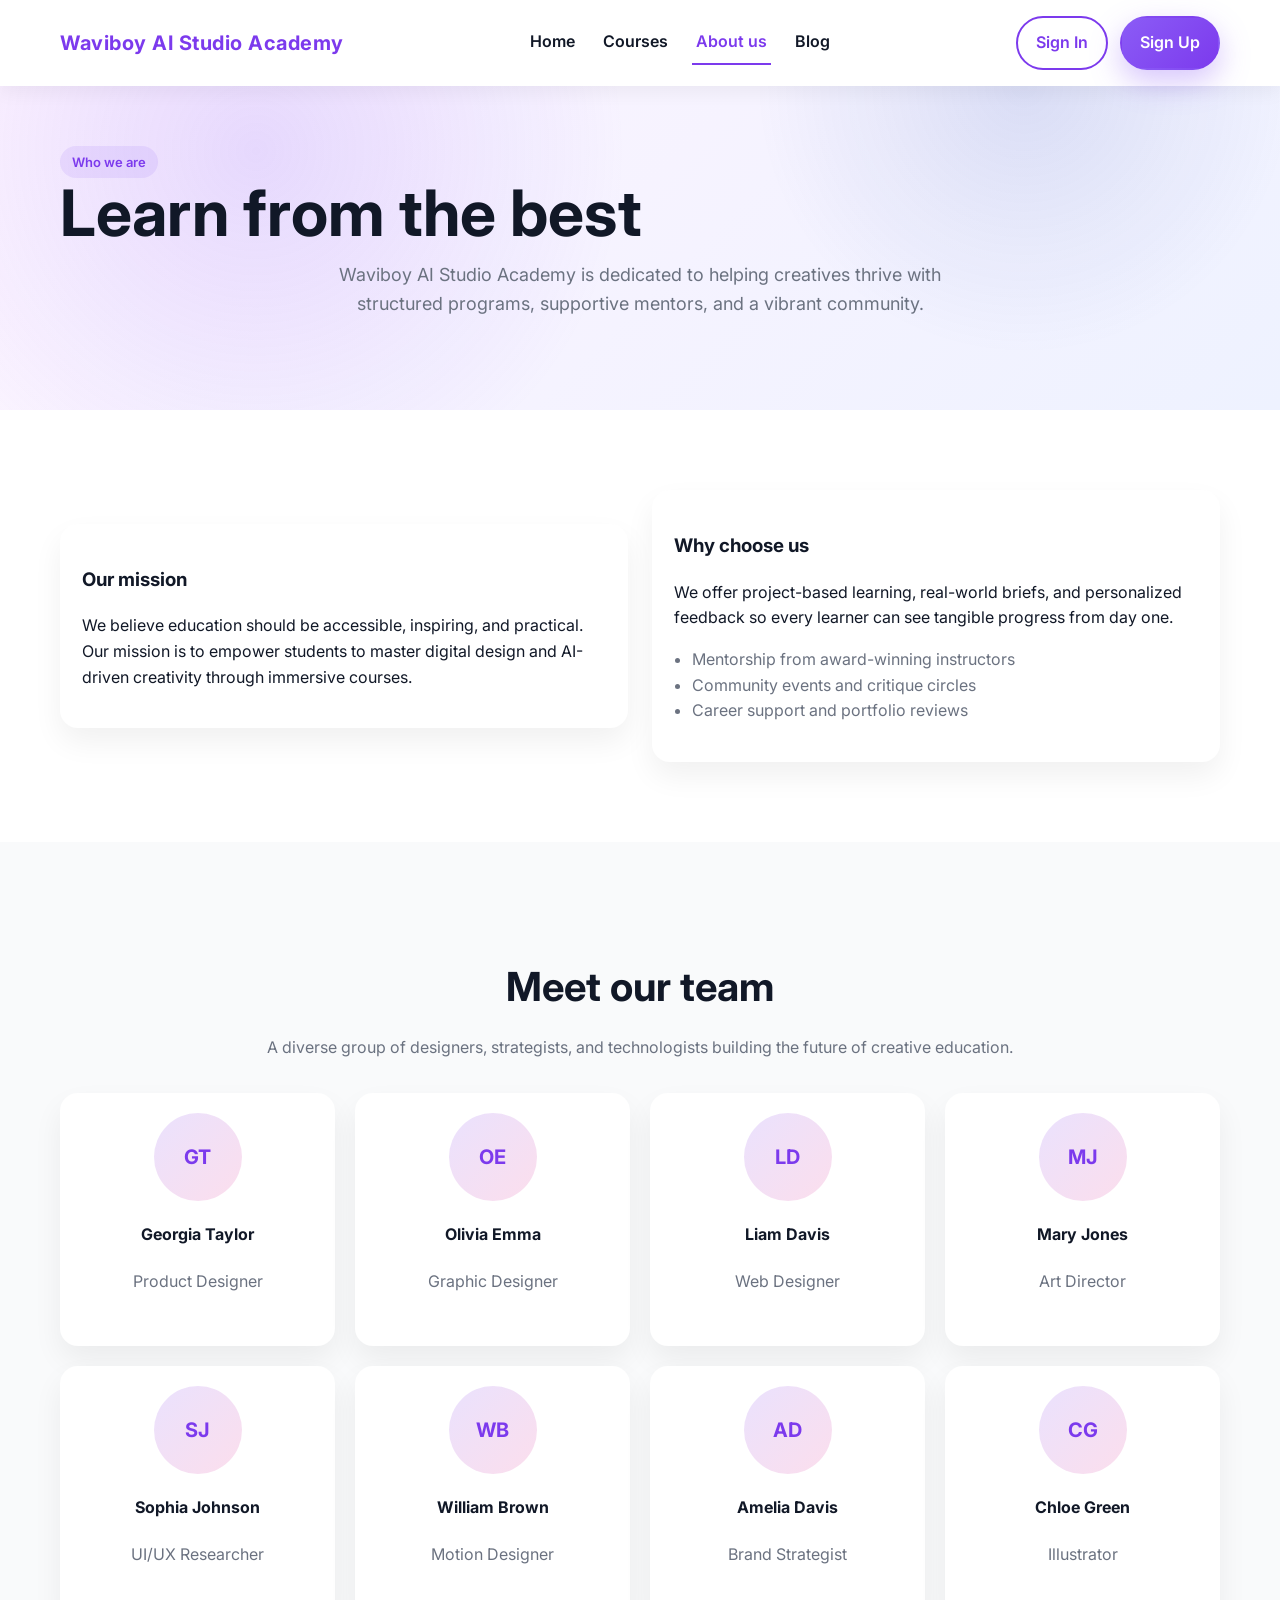
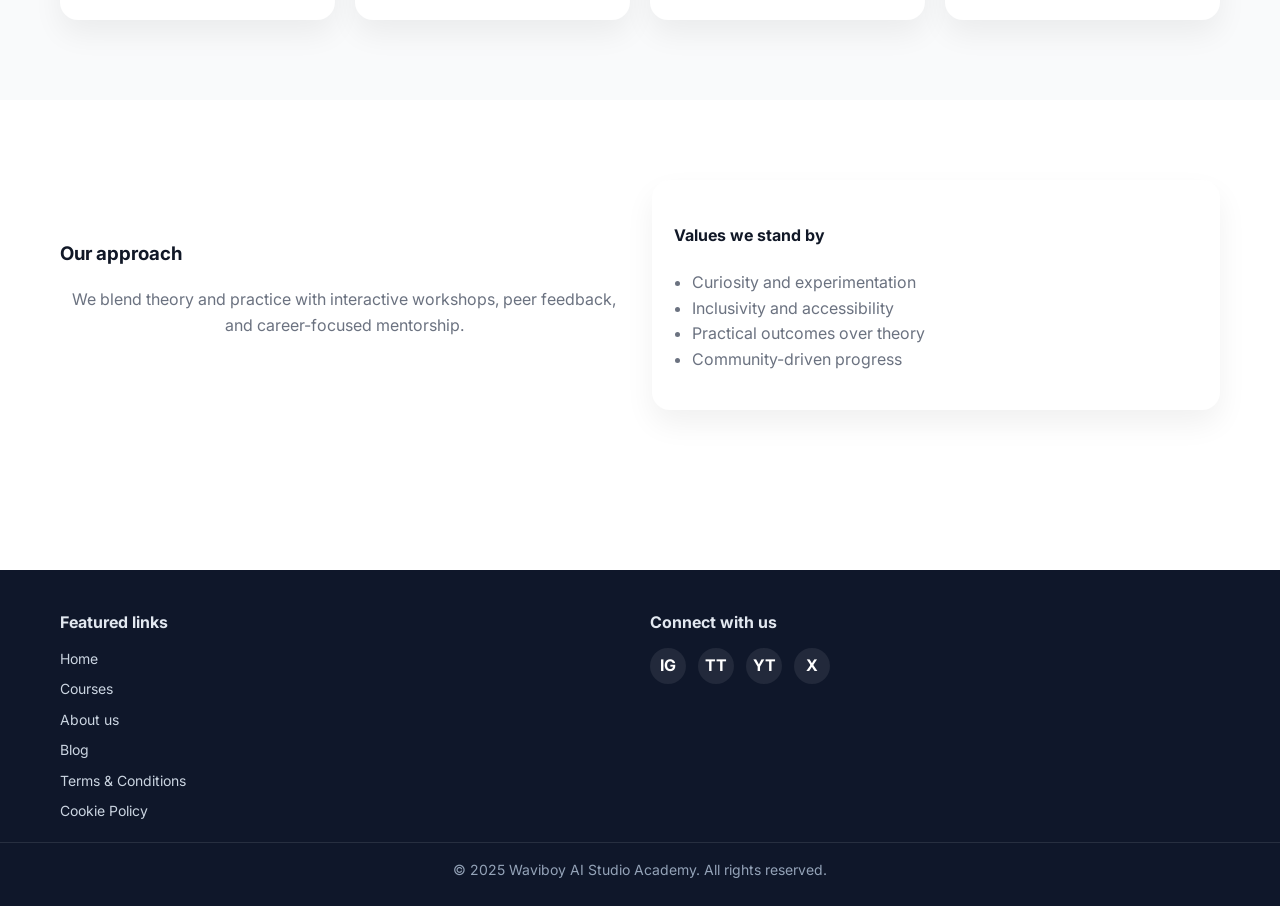
==== about.html @ 5b89d17f "Create static academy site" ====
<!doctype html>
<html lang="en">
<head>
  <meta charset="UTF-8" />
  <meta name="viewport" content="width=device-width, initial-scale=1.0" />
  <title>Waviboy AI Studio Academy | About</title>
  <link rel="stylesheet" href="assets/style.css" />
</head>
<body data-page="about">
  <header>
    <div class="navbar container">
      <a class="brand" href="index.html">Waviboy AI Studio Academy</a>
      <button class="mobile-toggle" aria-label="Toggle navigation">☰</button>
      <nav>
        <a href="index.html" data-page="home">Home</a>
        <a href="courses.html" data-page="courses">Courses</a>
        <a href="about.html" data-page="about">About us</a>
        <a href="blog.html" data-page="blog">Blog</a>
      </nav>
      <div class="nav-actions">
        <a class="button button-outline" data-open-modal="login-modal">Sign In</a>
        <a class="button button-primary" data-open-modal="signup-modal">Sign Up</a>
      </div>
    </div>
  </header>

  <main>
    <section class="section hero" style="min-height:auto; padding:60px 0;">
      <div class="container">
        <div class="badge">Who we are</div>
        <h1>Learn from the best</h1>
        <p class="section-subtitle">Waviboy AI Studio Academy is dedicated to helping creatives thrive with structured programs, supportive mentors, and a vibrant community.</p>
      </div>
    </section>

    <section class="section">
      <div class="container split">
        <div class="card">
          <h3>Our mission</h3>
          <p>We believe education should be accessible, inspiring, and practical. Our mission is to empower students to master digital design and AI-driven creativity through immersive courses.</p>
        </div>
        <div class="card">
          <h3>Why choose us</h3>
          <p>We offer project-based learning, real-world briefs, and personalized feedback so every learner can see tangible progress from day one.</p>
          <ul class="list">
            <li>Mentorship from award-winning instructors</li>
            <li>Community events and critique circles</li>
            <li>Career support and portfolio reviews</li>
          </ul>
        </div>
      </div>
    </section>

    <section class="section alt">
      <div class="container">
        <h2 class="section-title">Meet our team</h2>
        <p class="section-subtitle">A diverse group of designers, strategists, and technologists building the future of creative education.</p>
        <div class="team-grid">
          <div class="card team-card"><div class="avatar">GT</div><h4>Georgia Taylor</h4><p class="section-subtitle">Product Designer</p></div>
          <div class="card team-card"><div class="avatar">OE</div><h4>Olivia Emma</h4><p class="section-subtitle">Graphic Designer</p></div>
          <div class="card team-card"><div class="avatar">LD</div><h4>Liam Davis</h4><p class="section-subtitle">Web Designer</p></div>
          <div class="card team-card"><div class="avatar">MJ</div><h4>Mary Jones</h4><p class="section-subtitle">Art Director</p></div>
          <div class="card team-card"><div class="avatar">SJ</div><h4>Sophia Johnson</h4><p class="section-subtitle">UI/UX Researcher</p></div>
          <div class="card team-card"><div class="avatar">WB</div><h4>William Brown</h4><p class="section-subtitle">Motion Designer</p></div>
          <div class="card team-card"><div class="avatar">AD</div><h4>Amelia Davis</h4><p class="section-subtitle">Brand Strategist</p></div>
          <div class="card team-card"><div class="avatar">CG</div><h4>Chloe Green</h4><p class="section-subtitle">Illustrator</p></div>
        </div>
      </div>
    </section>

    <section class="section">
      <div class="container split">
        <div>
          <h3>Our approach</h3>
          <p class="section-subtitle">We blend theory and practice with interactive workshops, peer feedback, and career-focused mentorship.</p>
        </div>
        <div class="card">
          <h4>Values we stand by</h4>
          <ul class="list">
            <li>Curiosity and experimentation</li>
            <li>Inclusivity and accessibility</li>
            <li>Practical outcomes over theory</li>
            <li>Community-driven progress</li>
          </ul>
        </div>
      </div>
    </section>
  </main>

  <div class="overlay">
    <div class="modal hidden" id="login-modal" role="dialog" aria-modal="true">
      <button class="close" data-close-modal>&times;</button>
      <h3>Sign In</h3>
      <p>Login or sign up to start learning.</p>
      <form id="login-form">
        <input type="email" name="email" placeholder="Email" required />
        <input type="password" name="password" placeholder="Password" required />
        <div class="form-row" style="justify-content: space-between; align-items:center;">
          <label class="checkbox-row">
            <input type="checkbox" name="remember" />
            <span>Keep me signed in</span>
          </label>
          <a href="#" data-open-modal="forgot-modal">Forgot your password?</a>
        </div>
        <button class="button button-primary" type="submit">Login</button>
        <p class="section-subtitle">Create a new account for free? <a href="#" data-open-modal="signup-modal">Sign Up</a></p>
        <div class="alert"></div>
      </form>
    </div>

    <div class="modal hidden" id="signup-modal" role="dialog" aria-modal="true">
      <button class="close" data-close-modal>&times;</button>
      <h3>Create your account</h3>
      <p>Start your learning journey with our community.</p>
      <form id="signup-form">
        <div class="form-grid">
          <input type="text" name="firstName" placeholder="First name*" required />
          <input type="text" name="lastName" placeholder="Last name*" required />
          <input type="email" name="email" placeholder="Email*" required />
          <input type="password" name="password" placeholder="Password*" required />
          <input type="tel" name="phone" placeholder="Phone number" />
          <input type="text" name="address" placeholder="Address" />
          <select name="country">
            <option value="">Country</option>
            <option>United States</option>
            <option>United Kingdom</option>
            <option>Canada</option>
            <option>Germany</option>
            <option>Australia</option>
          </select>
          <select name="companySize">
            <option value="">Company size</option>
            <option>1-10</option>
            <option>11-25</option>
            <option>26-50</option>
            <option>51-200</option>
            <option>200+</option>
          </select>
          <select name="profession">
            <option value="">Profession</option>
            <option>Designer</option>
            <option>Engineer</option>
            <option>Product Manager</option>
            <option>Student</option>
            <option>Other</option>
          </select>
          <input type="url" name="website" placeholder="Website" />
          <input type="text" name="university" placeholder="University" />
          <input type="text" name="graduation" placeholder="Graduation year" />
        </div>
        <label class="checkbox-row">
          <input type="checkbox" name="terms" />
          <span>I accept the <a href="terms.html">Terms &amp; Conditions</a>*</span>
        </label>
        <label class="checkbox-row">
          <input type="checkbox" name="newsletter" />
          <span>I would like to receive news, tips and promotional material</span>
        </label>
        <button class="button button-primary" type="submit">Start your learning journey</button>
        <p class="section-subtitle">Already have an account? <a href="#" data-open-modal="login-modal">Sign in</a></p>
        <div class="alert"></div>
      </form>
    </div>

    <div class="modal hidden" id="forgot-modal" role="dialog" aria-modal="true">
      <button class="close" data-close-modal>&times;</button>
      <h3>Reset your password</h3>
      <p>Enter your email to receive a reset link.</p>
      <form id="forgot-form">
        <input type="email" name="email" placeholder="Email" required />
        <button class="button button-primary" type="submit">Send reset link</button>
        <div class="alert"></div>
      </form>
    </div>
  </div>

  <footer>
    <div class="container footer-top">
      <div class="footer-col">
        <h4>Featured links</h4>
        <div class="footer-links">
          <a href="index.html">Home</a>
          <a href="courses.html">Courses</a>
          <a href="about.html">About us</a>
          <a href="blog.html">Blog</a>
          <a href="terms.html">Terms &amp; Conditions</a>
          <a href="cookie-policy.html">Cookie Policy</a>
        </div>
      </div>
      <div class="footer-col">
        <h4>Connect with us</h4>
        <div class="social">
          <a href="#" aria-label="Instagram">IG</a>
          <a href="#" aria-label="TikTok">TT</a>
          <a href="#" aria-label="YouTube">YT</a>
          <a href="#" aria-label="Twitter">X</a>
        </div>
      </div>
    </div>
    <div class="footer-bottom">© 2025 Waviboy AI Studio Academy. All rights reserved.</div>
  </footer>

  <script src="assets/script.js"></script>
</body>
</html>
---- assets/style.css ----
@import url('https://fonts.googleapis.com/css2?family=Inter:wght@400;500;600;700&display=swap');

:root {
  --accent: #8b5cf6;
  --accent-strong: #7c3aed;
  --secondary: #1e40af;
  --background: #ffffff;
  --muted: #f9fafb;
  --text: #111827;
  --text-muted: #6b7280;
  --success: #22c55e;
  --danger: #ef4444;
}

* {
  box-sizing: border-box;
}

body {
  margin: 0;
  font-family: 'Inter', system-ui, -apple-system, BlinkMacSystemFont, 'Segoe UI', sans-serif;
  color: var(--text);
  background: var(--background);
  line-height: 1.6;
}

img {
  max-width: 100%;
  display: block;
}

a {
  color: inherit;
  text-decoration: none;
}

.hidden {
  display: none !important;
}

.container {
  width: 100%;
  max-width: 1200px;
  margin: 0 auto;
  padding: 0 20px;
}

header {
  position: sticky;
  top: 0;
  z-index: 50;
  background: rgba(255, 255, 255, 0.9);
  backdrop-filter: blur(12px);
  box-shadow: 0 6px 18px rgba(0, 0, 0, 0.05);
}

.navbar {
  display: flex;
  align-items: center;
  justify-content: space-between;
  padding: 16px 20px;
}

.brand {
  font-weight: 700;
  font-size: 20px;
  color: var(--accent-strong);
  letter-spacing: 0.5px;
}

nav {
  display: flex;
  align-items: center;
  gap: 20px;
}

nav a {
  font-weight: 600;
  color: var(--text);
  padding: 8px 4px;
  border-bottom: 2px solid transparent;
  transition: color 0.2s ease, border-color 0.2s ease;
}

nav a:hover,
nav a.active {
  color: var(--accent-strong);
  border-color: var(--accent-strong);
}

.nav-actions {
  display: flex;
  align-items: center;
  gap: 12px;
}

.button {
  display: inline-flex;
  align-items: center;
  justify-content: center;
  padding: 12px 18px;
  font-weight: 600;
  border-radius: 999px;
  border: 2px solid transparent;
  cursor: pointer;
  transition: transform 0.2s ease, box-shadow 0.2s ease, background 0.2s ease, color 0.2s ease;
}

.button-primary {
  background: linear-gradient(135deg, var(--accent), var(--accent-strong));
  color: #fff;
  box-shadow: 0 12px 30px rgba(139, 92, 246, 0.35);
}

.button-primary:hover {
  transform: translateY(-2px);
  box-shadow: 0 16px 35px rgba(139, 92, 246, 0.4);
}

.button-outline {
  color: var(--accent-strong);
  border-color: var(--accent-strong);
  background: transparent;
}

.button-outline:hover {
  background: rgba(139, 92, 246, 0.08);
}

.hero {
  position: relative;
  overflow: hidden;
  background: radial-gradient(circle at 20% 20%, rgba(139, 92, 246, 0.18), transparent 35%),
    radial-gradient(circle at 80% 0%, rgba(30, 64, 175, 0.12), transparent 25%),
    linear-gradient(135deg, #fdf4ff, #eef2ff);
}

.hero-inner {
  min-height: 90vh;
  display: grid;
  align-items: center;
  padding: 80px 0 60px;
}

.hero h1 {
  font-size: clamp(38px, 6vw, 64px);
  margin: 0 0 12px;
  line-height: 1.1;
}

.hero p {
  font-size: 18px;
  color: var(--text-muted);
  max-width: 640px;
}

.hero-buttons {
  display: flex;
  flex-wrap: wrap;
  gap: 12px;
  margin-top: 24px;
}

.section {
  padding: 80px 0;
}

.section-title {
  font-size: clamp(28px, 4vw, 40px);
  margin-bottom: 16px;
  text-align: center;
}

.section-subtitle {
  color: var(--text-muted);
  text-align: center;
  max-width: 760px;
  margin: 0 auto 32px;
}

.card-grid {
  display: grid;
  gap: 20px;
}

.card {
  background: #fff;
  border-radius: 18px;
  padding: 22px;
  box-shadow: 0 14px 30px rgba(0, 0, 0, 0.06);
  transition: transform 0.2s ease, box-shadow 0.2s ease;
}

.card:hover {
  transform: translateY(-4px);
  box-shadow: 0 18px 38px rgba(0, 0, 0, 0.08);
}

.team-grid {
  display: grid;
  grid-template-columns: repeat(auto-fit, minmax(220px, 1fr));
  gap: 20px;
}

.team-card {
  text-align: center;
  padding: 20px;
}

.avatar {
  width: 88px;
  height: 88px;
  border-radius: 50%;
  background: linear-gradient(135deg, rgba(139, 92, 246, 0.18), rgba(236, 72, 153, 0.18));
  display: grid;
  place-items: center;
  color: var(--accent-strong);
  font-weight: 700;
  font-size: 20px;
  margin: 0 auto 14px;
}

.feature-grid {
  display: grid;
  grid-template-columns: repeat(auto-fit, minmax(220px, 1fr));
  gap: 18px;
}

.feature {
  background: var(--muted);
  padding: 20px;
  border-radius: 16px;
  text-align: center;
}

.feature h4 {
  margin: 12px 0 8px;
}

.community {
  background: linear-gradient(135deg, #312e81, #5b21b6);
  color: #fff;
  border-radius: 24px;
  padding: 56px 36px;
  text-align: center;
  position: relative;
  overflow: hidden;
}

.community::after {
  content: '';
  position: absolute;
  inset: 0;
  background: radial-gradient(circle at 20% 20%, rgba(255, 255, 255, 0.08), transparent 32%),
    radial-gradient(circle at 80% 0%, rgba(255, 255, 255, 0.08), transparent 24%);
  pointer-events: none;
}

.community .eyebrow {
  letter-spacing: 2px;
  font-weight: 700;
  font-size: 12px;
  margin-bottom: 10px;
  color: #c7d2fe;
}

.testimonials {
  display: grid;
  grid-template-columns: repeat(auto-fit, minmax(240px, 1fr));
  gap: 18px;
}

.testimonial {
  background: #fff;
  border: 1px solid #eef2ff;
  border-radius: 16px;
  padding: 20px;
}

.testimonial h4 {
  margin: 0 0 10px;
  color: var(--accent-strong);
}

.testimonial p {
  color: var(--text-muted);
}

.faq-item {
  border: 1px solid #e5e7eb;
  border-radius: 14px;
  overflow: hidden;
  background: #fff;
}

.faq-question {
  width: 100%;
  padding: 16px 20px;
  background: #fff;
  border: none;
  text-align: left;
  font-weight: 600;
  font-size: 16px;
  cursor: pointer;
  display: flex;
  align-items: center;
  justify-content: space-between;
}

.faq-answer {
  padding: 0 20px 16px;
  color: var(--text-muted);
  display: none;
}

.faq-item.active .faq-answer {
  display: block;
}

.newsletter {
  background: var(--muted);
  border-radius: 20px;
  padding: 32px;
}

.form-row {
  display: flex;
  gap: 12px;
  flex-wrap: wrap;
  margin-bottom: 12px;
}

input, select, textarea {
  width: 100%;
  padding: 12px;
  border-radius: 12px;
  border: 1px solid #e5e7eb;
  font-size: 15px;
  font-family: inherit;
}

input:focus, select:focus, textarea:focus {
  outline: 2px solid rgba(139, 92, 246, 0.35);
  border-color: var(--accent-strong);
}

.checkbox-row {
  display: flex;
  align-items: center;
  gap: 8px;
  font-size: 14px;
  color: var(--text-muted);
}

footer {
  background: #0f172a;
  color: #e2e8f0;
  padding: 40px 0 24px;
  margin-top: 80px;
}

.footer-top {
  display: grid;
  grid-template-columns: repeat(auto-fit, minmax(220px, 1fr));
  gap: 20px;
  margin-bottom: 20px;
}

.footer-col h4 {
  margin: 0 0 12px;
  font-size: 16px;
}

.footer-links {
  display: grid;
  gap: 8px;
}

.footer-links a {
  color: #cbd5e1;
  font-size: 14px;
}

.social {
  display: flex;
  gap: 12px;
}

.social a {
  width: 36px;
  height: 36px;
  border-radius: 50%;
  background: rgba(255, 255, 255, 0.08);
  display: grid;
  place-items: center;
  color: #fff;
  font-weight: 700;
}

.footer-bottom {
  border-top: 1px solid rgba(255, 255, 255, 0.1);
  padding-top: 16px;
  text-align: center;
  color: #94a3b8;
  font-size: 14px;
}

.section.alt {
  background: var(--muted);
}

.split {
  display: grid;
  gap: 24px;
  grid-template-columns: repeat(auto-fit, minmax(280px, 1fr));
  align-items: center;
}

.list {
  padding-left: 18px;
  color: var(--text-muted);
}

.badge {
  display: inline-flex;
  align-items: center;
  gap: 8px;
  background: rgba(139, 92, 246, 0.12);
  color: var(--accent-strong);
  padding: 6px 12px;
  border-radius: 999px;
  font-weight: 600;
  font-size: 13px;
}

.courses-grid {
  display: grid;
  grid-template-columns: repeat(auto-fit, minmax(260px, 1fr));
  gap: 18px;
}

.course-card {
  border: 1px solid #e5e7eb;
  border-radius: 18px;
  padding: 20px;
  background: #fff;
}

.price {
  display: flex;
  gap: 8px;
  align-items: baseline;
  margin: 12px 0;
}

.price .old {
  text-decoration: line-through;
  color: #9ca3af;
}

.mobile-toggle {
  display: none;
  background: transparent;
  border: none;
  font-size: 22px;
  cursor: pointer;
}

.overlay {
  position: fixed;
  inset: 0;
  background: rgba(15, 23, 42, 0.65);
  display: none;
  align-items: center;
  justify-content: center;
  padding: 20px;
  z-index: 60;
}

.overlay.show {
  display: flex;
}

.modal {
  background: #fff;
  border-radius: 18px;
  padding: 20px;
  width: min(520px, 100%);
  max-height: 90vh;
  overflow: auto;
  position: relative;
}

.modal h3 {
  margin-top: 0;
  margin-bottom: 12px;
}

.modal .close {
  position: absolute;
  top: 12px;
  right: 12px;
  background: transparent;
  border: none;
  font-size: 18px;
  cursor: pointer;
}

.form-grid {
  display: grid;
  grid-template-columns: repeat(auto-fit, minmax(220px, 1fr));
  gap: 12px;
}

.alert {
  margin-top: 10px;
  font-size: 14px;
}

.alert.success {
  color: var(--success);
}

.alert.error {
  color: var(--danger);
}

@media (max-width: 900px) {
  nav {
    position: absolute;
    top: 70px;
    right: 20px;
    background: #fff;
    border-radius: 12px;
    box-shadow: 0 12px 24px rgba(0, 0, 0, 0.08);
    padding: 12px 16px;
    flex-direction: column;
    gap: 10px;
    min-width: 200px;
    display: none;
  }

  nav.show {
    display: flex;
  }

  .mobile-toggle {
    display: block;
  }

  .nav-actions {
    display: none;
  }

  .hero-inner {
    padding: 60px 0 40px;
  }

  .section {
    padding: 60px 0;
  }
}

@media (max-width: 640px) {
  .hero-buttons {
    flex-direction: column;
  }

  .newsletter {
    padding: 20px;
  }
}
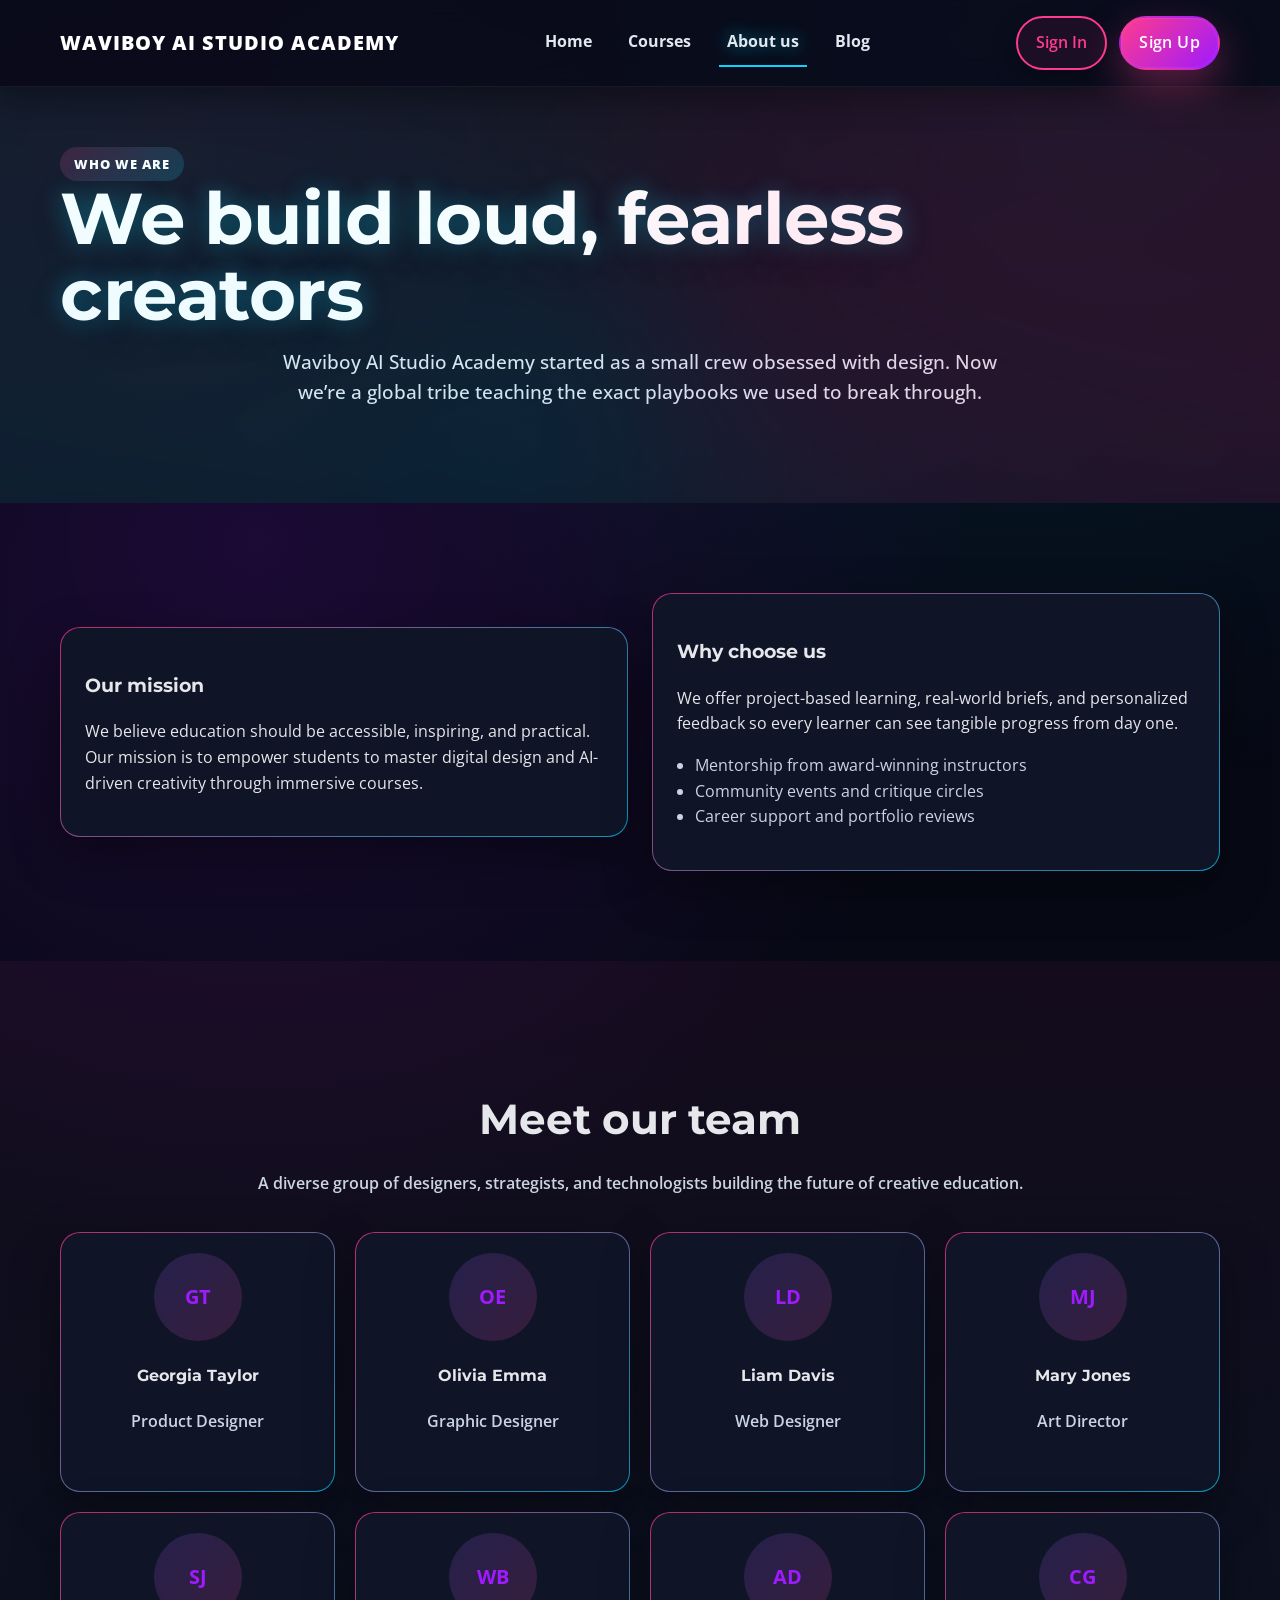
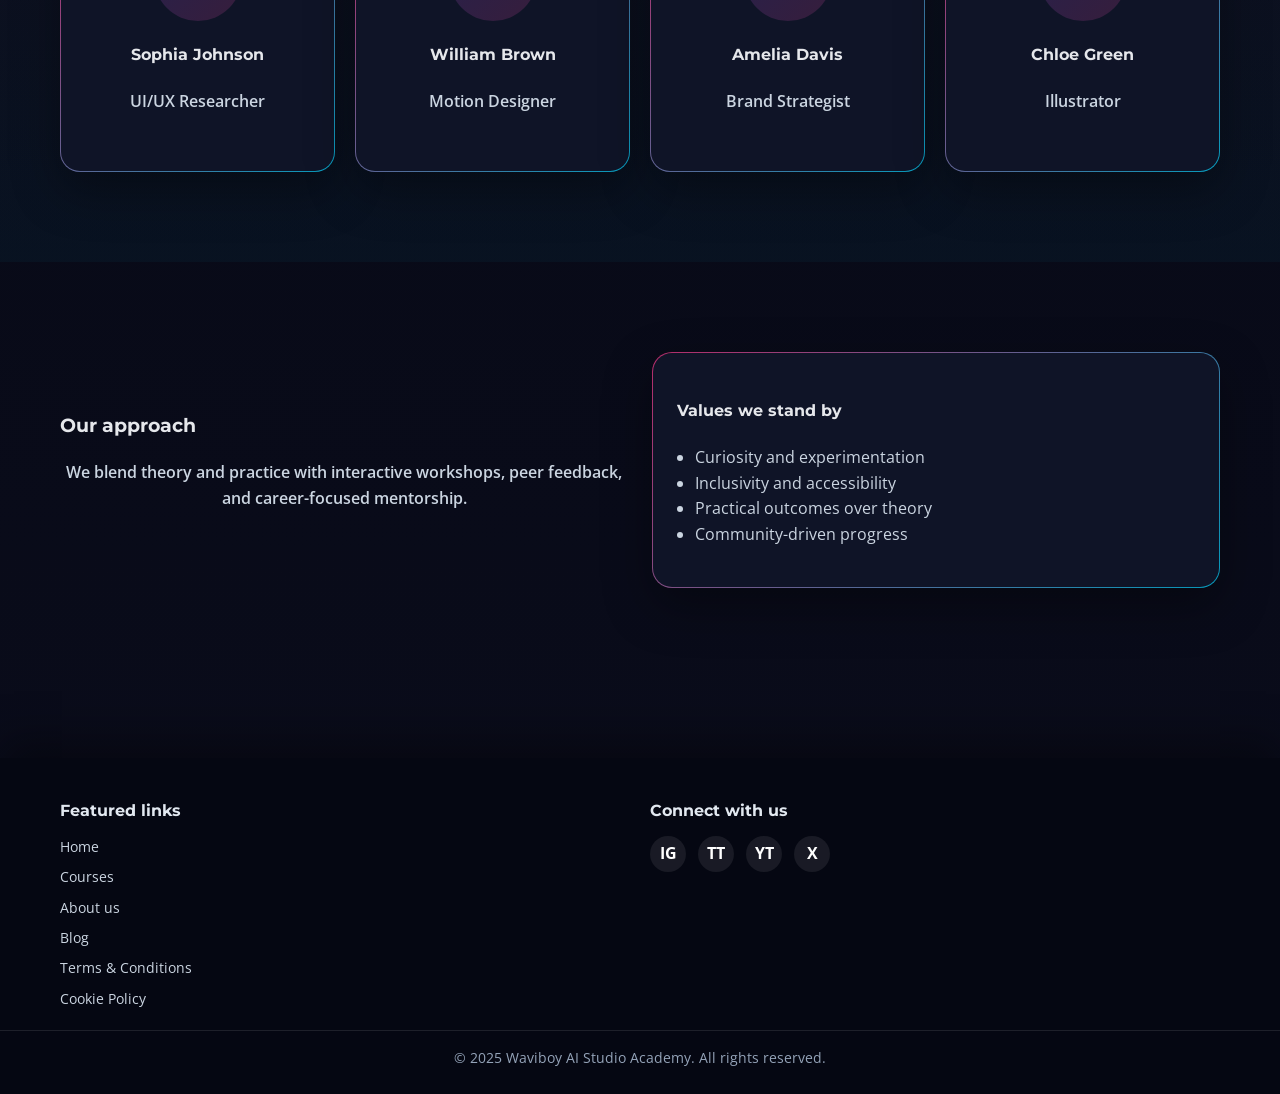
==== commit 8be440e1: "Make design bolder and more eye-catching" ====
--- a/about.html
+++ b/about.html
@@ -28,8 +28,8 @@
     <section class="section hero" style="min-height:auto; padding:60px 0;">
       <div class="container">
         <div class="badge">Who we are</div>
-        <h1>Learn from the best</h1>
-        <p class="section-subtitle">Waviboy AI Studio Academy is dedicated to helping creatives thrive with structured programs, supportive mentors, and a vibrant community.</p>
+        <h1>We build loud, fearless creators</h1>
+        <p class="section-subtitle">Waviboy AI Studio Academy started as a small crew obsessed with design. Now we’re a global tribe teaching the exact playbooks we used to break through.</p>
       </div>
     </section>
 
--- a/assets/style.css
+++ b/assets/style.css
@@ -1,13 +1,14 @@
-@import url('https://fonts.googleapis.com/css2?family=Inter:wght@400;500;600;700&display=swap');
+@import url('https://fonts.googleapis.com/css2?family=Montserrat:wght@600;700;800&family=Open+Sans:wght@400;500;600&display=swap');
 
 :root {
-  --accent: #8b5cf6;
-  --accent-strong: #7c3aed;
-  --secondary: #1e40af;
-  --background: #ffffff;
-  --muted: #f9fafb;
-  --text: #111827;
-  --text-muted: #6b7280;
+  --accent: #ff3b8d;
+  --accent-strong: #9f1aff;
+  --secondary: #05d5ff;
+  --background: #0a0c1b;
+  --muted: #0f172a;
+  --panel: #0f1427;
+  --text: #e5e7eb;
+  --text-muted: #cbd5e1;
   --success: #22c55e;
   --danger: #ef4444;
 }
@@ -18,10 +19,20 @@
 
 body {
   margin: 0;
-  font-family: 'Inter', system-ui, -apple-system, BlinkMacSystemFont, 'Segoe UI', sans-serif;
+  font-family: 'Open Sans', system-ui, -apple-system, BlinkMacSystemFont, 'Segoe UI', sans-serif;
   color: var(--text);
-  background: var(--background);
+  background: radial-gradient(circle at 20% 20%, rgba(159, 26, 255, 0.14), transparent 30%),
+    radial-gradient(circle at 80% 0%, rgba(5, 213, 255, 0.12), transparent 28%),
+    linear-gradient(180deg, #050712 0%, #0a0c1b 100%);
   line-height: 1.6;
+  scroll-behavior: smooth;
+}
+
+h1,
+h2,
+h3,
+h4 {
+  font-family: 'Montserrat', 'Open Sans', system-ui, -apple-system, BlinkMacSystemFont, 'Segoe UI', sans-serif;
 }
 
 img {
@@ -49,9 +60,16 @@
   position: sticky;
   top: 0;
   z-index: 50;
-  background: rgba(255, 255, 255, 0.9);
-  backdrop-filter: blur(12px);
-  box-shadow: 0 6px 18px rgba(0, 0, 0, 0.05);
+  background: transparent;
+  transition: background 0.25s ease, box-shadow 0.25s ease, border 0.25s ease;
+  border-bottom: 1px solid transparent;
+}
+
+header.scrolled {
+  background: rgba(10, 12, 27, 0.9);
+  backdrop-filter: blur(14px);
+  box-shadow: 0 12px 30px rgba(0, 0, 0, 0.3);
+  border-color: rgba(255, 255, 255, 0.06);
 }
 
 .navbar {
@@ -62,30 +80,36 @@
 }
 
 .brand {
+  font-weight: 800;
+  font-size: 20px;
+  color: #fff;
+  letter-spacing: 1px;
+  text-transform: uppercase;
+}
+
+nav {
+  display: flex;
+  align-items: center;
+  gap: 20px;
+}
+
+nav a {
   font-weight: 700;
-  font-size: 20px;
-  color: var(--accent-strong);
-  letter-spacing: 0.5px;
-}
-
-nav {
-  display: flex;
-  align-items: center;
-  gap: 20px;
-}
-
-nav a {
-  font-weight: 600;
-  color: var(--text);
-  padding: 8px 4px;
+  color: #dbeafe;
+  padding: 10px 8px;
   border-bottom: 2px solid transparent;
-  transition: color 0.2s ease, border-color 0.2s ease;
+  transition: color 0.2s ease, border-color 0.2s ease, text-shadow 0.2s ease;
+}
+
+header.scrolled nav a {
+  color: #e2e8f0;
 }
 
 nav a:hover,
 nav a.active {
-  color: var(--accent-strong);
-  border-color: var(--accent-strong);
+  color: var(--secondary);
+  border-color: var(--secondary);
+  text-shadow: 0 0 18px rgba(5, 213, 255, 0.6);
 }
 
 .nav-actions {
@@ -109,49 +133,78 @@
 .button-primary {
   background: linear-gradient(135deg, var(--accent), var(--accent-strong));
   color: #fff;
-  box-shadow: 0 12px 30px rgba(139, 92, 246, 0.35);
+  box-shadow: 0 16px 40px rgba(255, 59, 141, 0.35), 0 0 0 1px rgba(255, 255, 255, 0.06) inset;
+  letter-spacing: 0.4px;
 }
 
 .button-primary:hover {
+  transform: translateY(-3px) scale(1.02);
+  box-shadow: 0 22px 50px rgba(255, 59, 141, 0.45), 0 0 0 1px rgba(255, 255, 255, 0.12) inset;
+}
+
+.button-outline {
+  color: #fff;
+  border-color: rgba(255, 255, 255, 0.35);
+  background: rgba(255, 255, 255, 0.06);
+  box-shadow: 0 10px 26px rgba(0, 0, 0, 0.25);
+}
+
+header.scrolled .button-outline {
+  color: var(--accent);
+  border-color: var(--accent);
+  background: rgba(255, 59, 141, 0.08);
+}
+
+.button-outline:hover {
+  background: rgba(5, 213, 255, 0.1);
+  border-color: var(--secondary);
+  color: #e0f2fe;
   transform: translateY(-2px);
-  box-shadow: 0 16px 35px rgba(139, 92, 246, 0.4);
-}
-
-.button-outline {
-  color: var(--accent-strong);
-  border-color: var(--accent-strong);
-  background: transparent;
-}
-
-.button-outline:hover {
-  background: rgba(139, 92, 246, 0.08);
 }
 
 .hero {
   position: relative;
   overflow: hidden;
-  background: radial-gradient(circle at 20% 20%, rgba(139, 92, 246, 0.18), transparent 35%),
-    radial-gradient(circle at 80% 0%, rgba(30, 64, 175, 0.12), transparent 25%),
-    linear-gradient(135deg, #fdf4ff, #eef2ff);
+  background: linear-gradient(135deg, rgba(10, 12, 27, 0.94), rgba(10, 12, 27, 0.94)),
+    radial-gradient(circle at 12% 18%, rgba(255, 59, 141, 0.4), transparent 32%),
+    radial-gradient(circle at 88% 10%, rgba(5, 213, 255, 0.38), transparent 30%),
+    url('https://images.unsplash.com/photo-1523475472560-d2df97ec485c?auto=format&fit=crop&w=1600&q=80') center/cover;
+  color: #fff;
+}
+
+.hero::before {
+  content: '';
+  position: absolute;
+  inset: -20%;
+  background: conic-gradient(from 90deg, rgba(255, 59, 141, 0.18), rgba(5, 213, 255, 0.18), rgba(255, 255, 255, 0.08), rgba(255, 59, 141, 0.18));
+  filter: blur(80px);
+  opacity: 0.7;
+  animation: pulseGlow 16s linear infinite;
+  pointer-events: none;
 }
 
 .hero-inner {
   min-height: 90vh;
   display: grid;
   align-items: center;
-  padding: 80px 0 60px;
+  padding: 90px 0 70px;
+  position: relative;
+  z-index: 1;
 }
 
 .hero h1 {
-  font-size: clamp(38px, 6vw, 64px);
-  margin: 0 0 12px;
-  line-height: 1.1;
+  font-size: clamp(44px, 6.5vw, 72px);
+  margin: 0 0 14px;
+  line-height: 1.05;
+  letter-spacing: -0.5px;
+  text-shadow: 0 12px 32px rgba(0, 0, 0, 0.35), 0 0 24px rgba(5, 213, 255, 0.4);
 }
 
 .hero p {
-  font-size: 18px;
-  color: var(--text-muted);
-  max-width: 640px;
+  font-size: 19px;
+  color: #e2e8f0;
+  max-width: 720px;
+  font-weight: 500;
 }
 
 .hero-buttons {
@@ -162,20 +215,22 @@
 }
 
 .section {
-  padding: 80px 0;
+  padding: 90px 0;
 }
 
 .section-title {
-  font-size: clamp(28px, 4vw, 40px);
-  margin-bottom: 16px;
+  font-size: clamp(30px, 4.5vw, 42px);
+  margin-bottom: 18px;
   text-align: center;
+  letter-spacing: -0.2px;
 }
 
 .section-subtitle {
   color: var(--text-muted);
   text-align: center;
-  max-width: 760px;
-  margin: 0 auto 32px;
+  max-width: 820px;
+  margin: 0 auto 36px;
+  font-weight: 600;
 }
 
 .card-grid {
@@ -184,16 +239,21 @@
 }
 
 .card {
-  background: #fff;
-  border-radius: 18px;
-  padding: 22px;
-  box-shadow: 0 14px 30px rgba(0, 0, 0, 0.06);
-  transition: transform 0.2s ease, box-shadow 0.2s ease;
+  position: relative;
+  background: linear-gradient(#0f1427, #0f1427) padding-box,
+    linear-gradient(135deg, rgba(255, 59, 141, 0.7), rgba(5, 213, 255, 0.7)) border-box;
+  border: 1.5px solid transparent;
+  border-radius: 20px;
+  padding: 24px;
+  box-shadow: 0 18px 48px rgba(0, 0, 0, 0.35);
+  transition: transform 0.25s ease, box-shadow 0.25s ease, filter 0.25s ease;
+  color: #e5e7eb;
 }
 
 .card:hover {
-  transform: translateY(-4px);
-  box-shadow: 0 18px 38px rgba(0, 0, 0, 0.08);
+  transform: translateY(-6px);
+  box-shadow: 0 26px 60px rgba(0, 0, 0, 0.45), 0 0 24px rgba(5, 213, 255, 0.3);
+  filter: saturate(1.05);
 }
 
 .team-grid {
@@ -227,10 +287,12 @@
 }
 
 .feature {
-  background: var(--muted);
+  background: linear-gradient(180deg, rgba(5, 213, 255, 0.08), rgba(255, 59, 141, 0.08));
   padding: 20px;
   border-radius: 16px;
   text-align: center;
+  border: 1px solid rgba(255, 255, 255, 0.08);
+  color: #e5e7eb;
 }
 
 .feature h4 {
@@ -238,31 +300,33 @@
 }
 
 .community {
-  background: linear-gradient(135deg, #312e81, #5b21b6);
-  color: #fff;
+  background: linear-gradient(115deg, rgba(255, 59, 141, 0.9), rgba(5, 213, 255, 0.85));
+  color: #0b0c1b;
   border-radius: 24px;
-  padding: 56px 36px;
+  padding: 64px 40px;
   text-align: center;
   position: relative;
   overflow: hidden;
+  box-shadow: 0 18px 52px rgba(0, 0, 0, 0.35);
 }
 
 .community::after {
   content: '';
   position: absolute;
   inset: 0;
-  background: radial-gradient(circle at 20% 20%, rgba(255, 255, 255, 0.08), transparent 32%),
-    radial-gradient(circle at 80% 0%, rgba(255, 255, 255, 0.08), transparent 24%);
+  background: radial-gradient(circle at 20% 20%, rgba(255, 255, 255, 0.24), transparent 38%),
+    radial-gradient(circle at 80% 0%, rgba(255, 255, 255, 0.2), transparent 26%);
   pointer-events: none;
 }
 
 .community .eyebrow {
   letter-spacing: 2px;
-  font-weight: 700;
+  font-weight: 800;
   font-size: 12px;
   margin-bottom: 10px;
-  color: #c7d2fe;
-}
+  color: #0b0c1b;
+}
+
 
 .testimonials {
   display: grid;
@@ -271,8 +335,9 @@
 }
 
 .testimonial {
-  background: #fff;
-  border: 1px solid #eef2ff;
+  background: linear-gradient(#0f1427, #0f1427) padding-box,
+    linear-gradient(135deg, rgba(255, 59, 141, 0.5), rgba(5, 213, 255, 0.5)) border-box;
+  border: 1px solid transparent;
   border-radius: 16px;
   padding: 20px;
 }
@@ -287,29 +352,32 @@
 }
 
 .faq-item {
-  border: 1px solid #e5e7eb;
+  border: 1px solid rgba(255, 255, 255, 0.08);
   border-radius: 14px;
   overflow: hidden;
-  background: #fff;
+  background: linear-gradient(180deg, rgba(255, 255, 255, 0.02), rgba(255, 255, 255, 0.04));
+  box-shadow: 0 16px 36px rgba(0, 0, 0, 0.3);
 }
 
 .faq-question {
   width: 100%;
   padding: 16px 20px;
-  background: #fff;
+  background: transparent;
   border: none;
   text-align: left;
-  font-weight: 600;
+  font-weight: 700;
   font-size: 16px;
   cursor: pointer;
   display: flex;
   align-items: center;
   justify-content: space-between;
-}
+  color: #e5e7eb;
+}
+
 
 .faq-answer {
   padding: 0 20px 16px;
-  color: var(--text-muted);
+  color: #cbd5e1;
   display: none;
 }
 
@@ -318,9 +386,11 @@
 }
 
 .newsletter {
-  background: var(--muted);
+  background: linear-gradient(120deg, rgba(255, 59, 141, 0.14), rgba(5, 213, 255, 0.18));
   border-radius: 20px;
   padding: 32px;
+  border: 1px solid rgba(255, 255, 255, 0.08);
+  box-shadow: 0 16px 38px rgba(0, 0, 0, 0.3);
 }
 
 .form-row {
@@ -334,14 +404,16 @@
   width: 100%;
   padding: 12px;
   border-radius: 12px;
-  border: 1px solid #e5e7eb;
+  border: 1px solid rgba(255, 255, 255, 0.12);
   font-size: 15px;
   font-family: inherit;
+  background: rgba(255, 255, 255, 0.04);
+  color: #e5e7eb;
 }
 
 input:focus, select:focus, textarea:focus {
-  outline: 2px solid rgba(139, 92, 246, 0.35);
-  border-color: var(--accent-strong);
+  outline: 2px solid rgba(5, 213, 255, 0.35);
+  border-color: var(--secondary);
 }
 
 .checkbox-row {
@@ -353,10 +425,11 @@
 }
 
 footer {
-  background: #0f172a;
+  background: #050712;
   color: #e2e8f0;
   padding: 40px 0 24px;
   margin-top: 80px;
+  box-shadow: 0 -18px 40px rgba(0, 0, 0, 0.35);
 }
 
 .footer-top {
@@ -406,7 +479,7 @@
 }
 
 .section.alt {
-  background: var(--muted);
+  background: linear-gradient(180deg, rgba(255, 59, 141, 0.05), rgba(5, 213, 255, 0.04));
 }
 
 .split {
@@ -425,12 +498,14 @@
   display: inline-flex;
   align-items: center;
   gap: 8px;
-  background: rgba(139, 92, 246, 0.12);
-  color: var(--accent-strong);
-  padding: 6px 12px;
+  background: linear-gradient(135deg, rgba(255, 59, 141, 0.18), rgba(5, 213, 255, 0.18));
+  color: #fff;
+  padding: 7px 14px;
   border-radius: 999px;
-  font-weight: 600;
+  font-weight: 800;
   font-size: 13px;
+  letter-spacing: 1px;
+  text-transform: uppercase;
 }
 
 .courses-grid {
@@ -440,10 +515,13 @@
 }
 
 .course-card {
-  border: 1px solid #e5e7eb;
+  border: 1px solid rgba(255, 255, 255, 0.08);
   border-radius: 18px;
   padding: 20px;
-  background: #fff;
+  background: linear-gradient(#0f1427, #0f1427) padding-box,
+    linear-gradient(135deg, rgba(255, 59, 141, 0.45), rgba(5, 213, 255, 0.45)) border-box;
+  color: #e5e7eb;
+  box-shadow: 0 16px 36px rgba(0, 0, 0, 0.32);
 }
 
 .price {
@@ -455,7 +533,21 @@
 
 .price .old {
   text-decoration: line-through;
-  color: #9ca3af;
+  color: #94a3b8;
+}
+
+@keyframes pulseGlow {
+  0% {
+    transform: rotate(0deg);
+  }
+
+  50% {
+    transform: rotate(180deg) scale(1.05);
+  }
+
+  100% {
+    transform: rotate(360deg);
+  }
 }
 
 .mobile-toggle {
